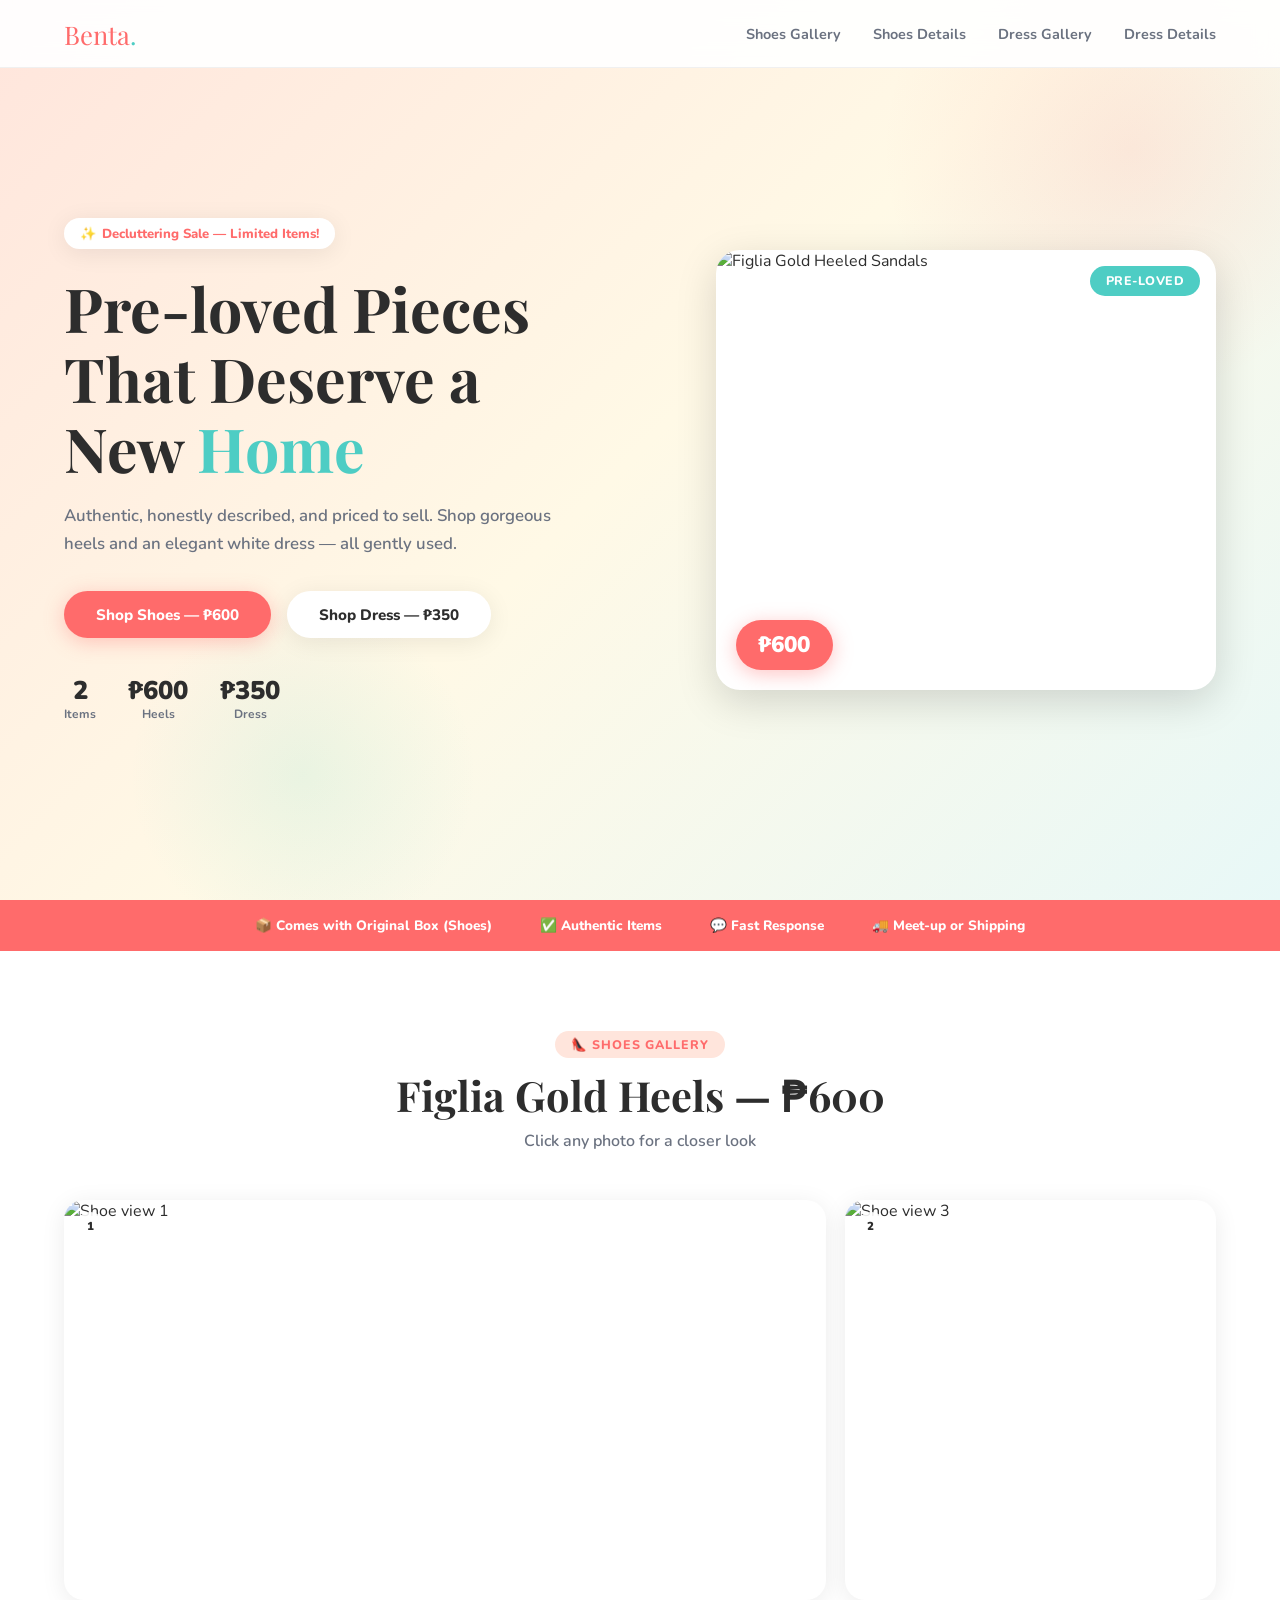
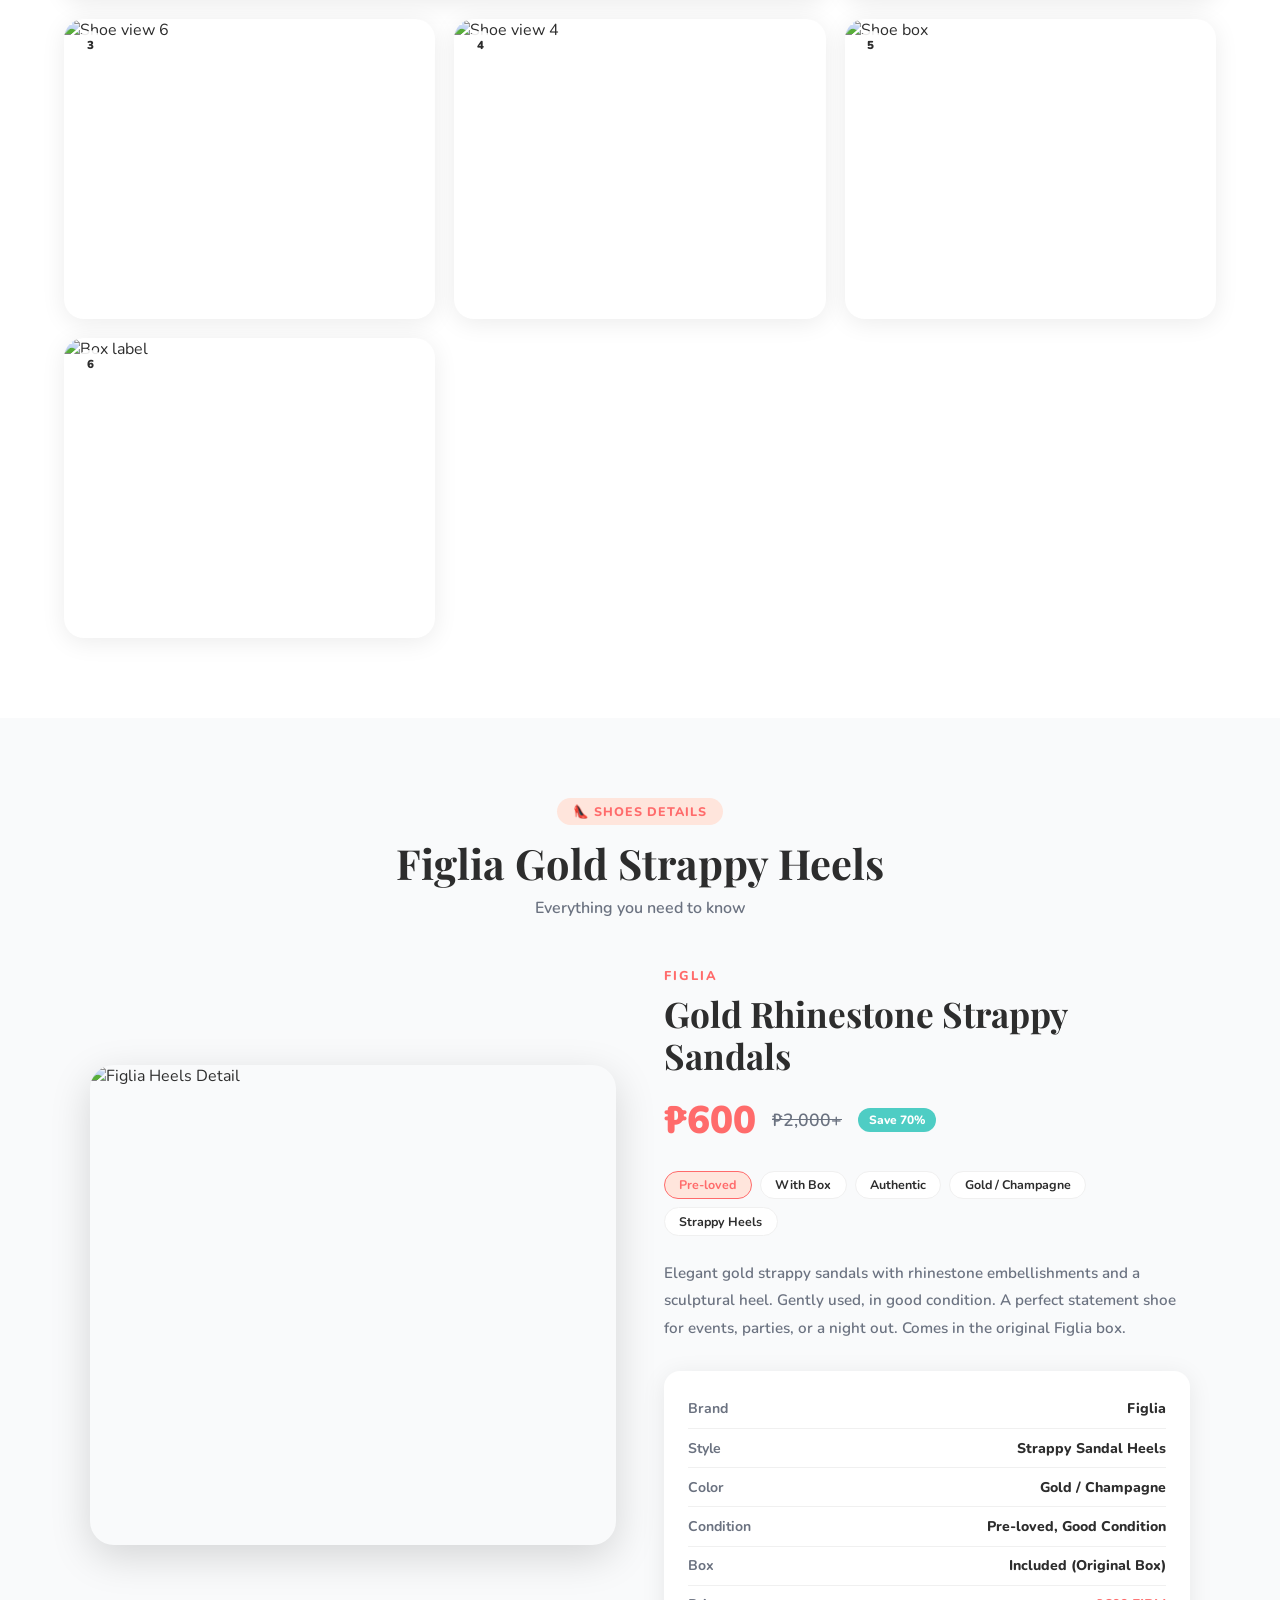
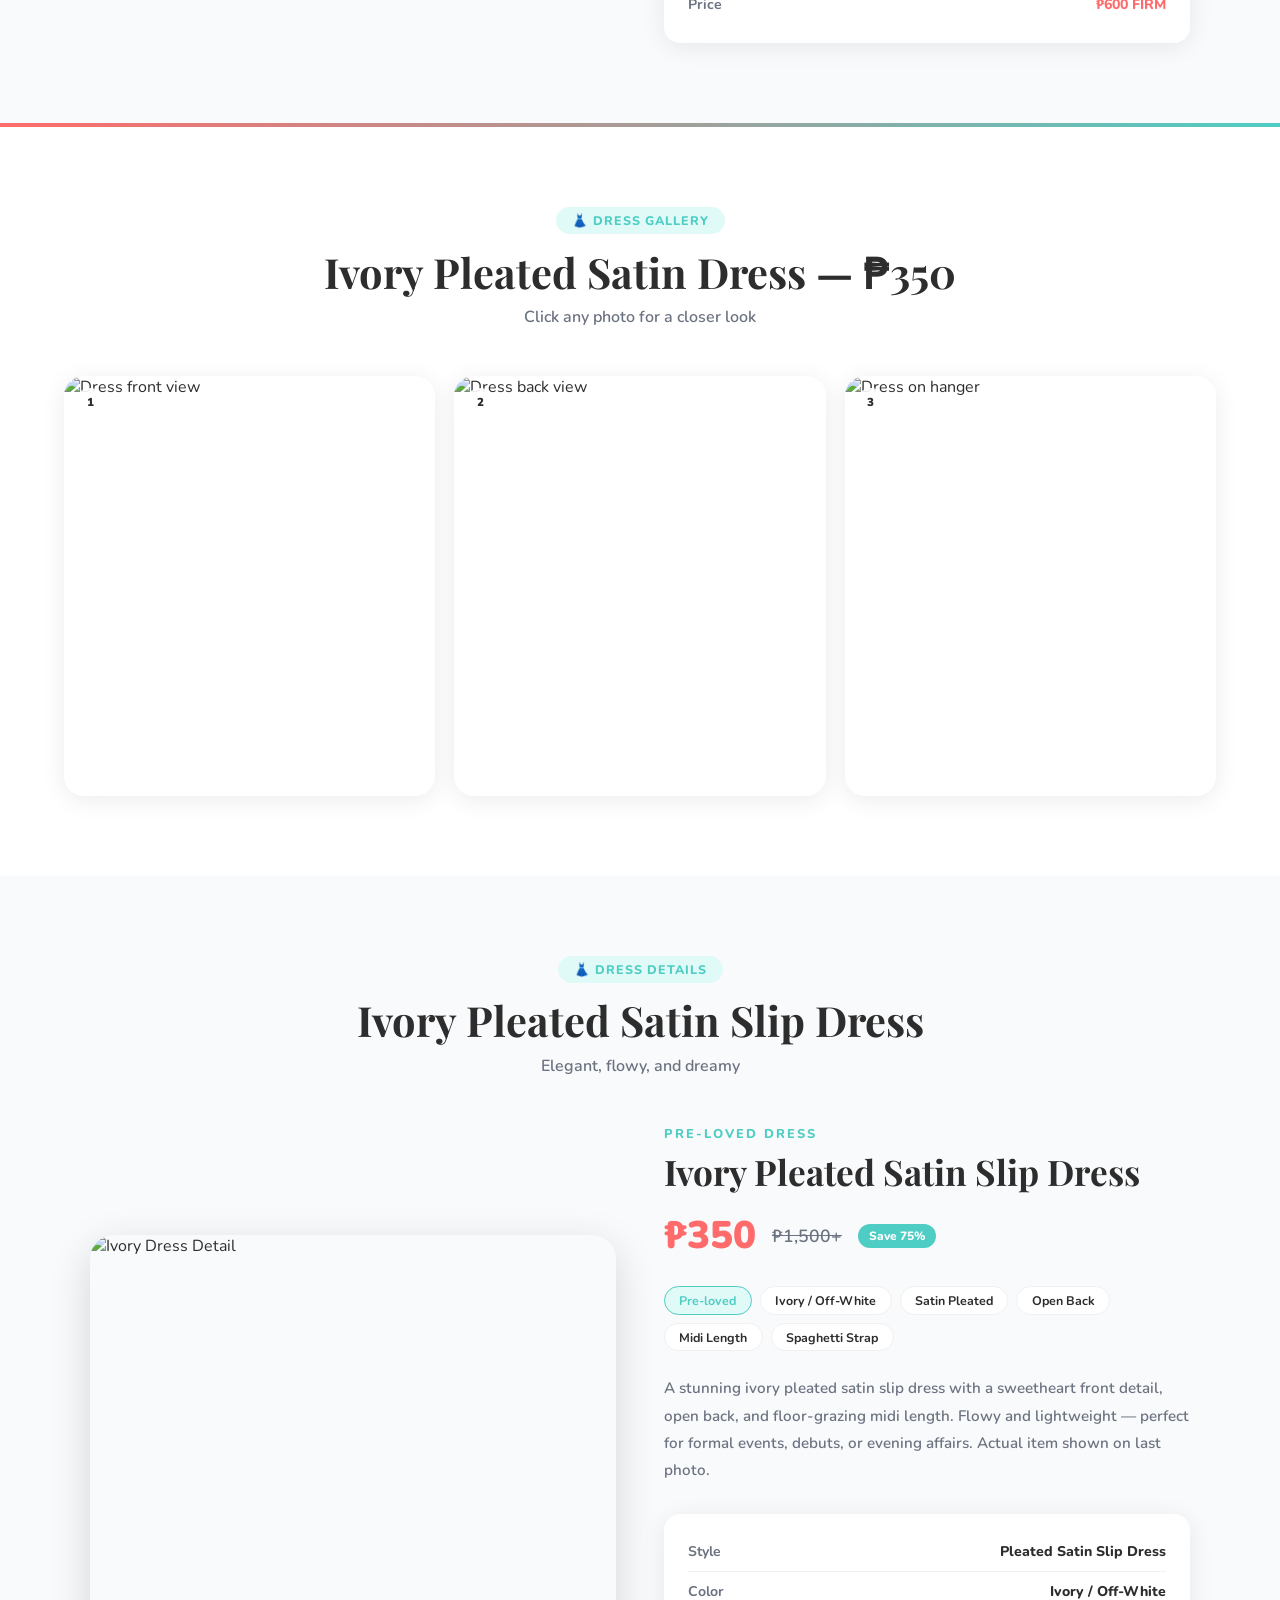
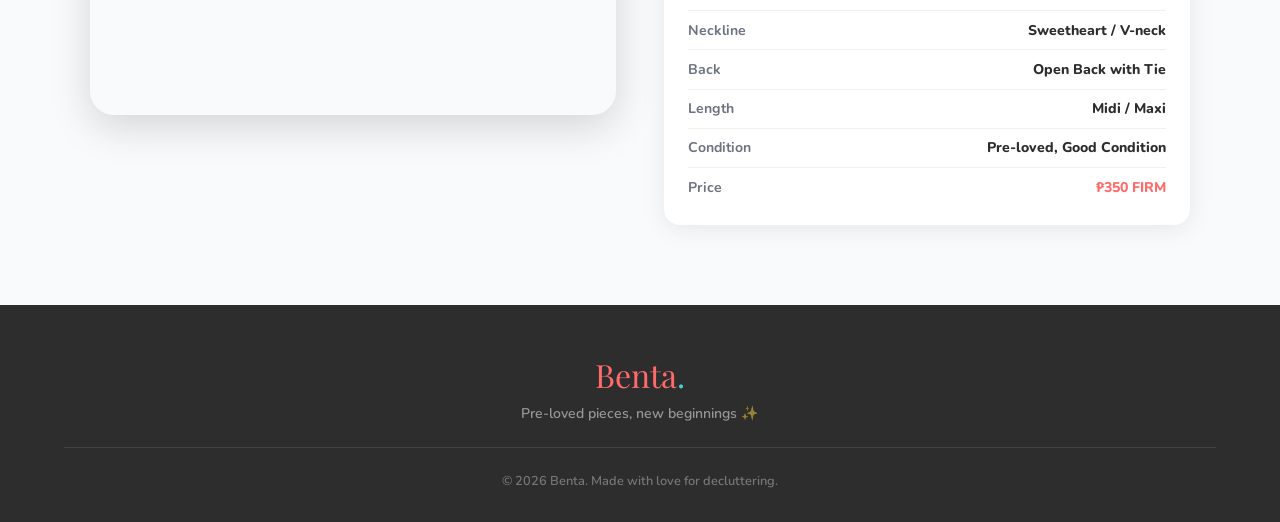
==== index.html @ 6cf3ad93 "Add files via upload" ====
<!DOCTYPE html>
<html lang="en">
<head>
  <meta charset="UTF-8" />
  <meta name="viewport" content="width=device-width, initial-scale=1.0" />
  <title>Benta — Pre-loved Closet</title>
  <link href="https://fonts.googleapis.com/css2?family=Nunito:wght@400;600;700;800;900&family=Playfair+Display:wght@700&display=swap" rel="stylesheet" />
  <style>
    *, *::before, *::after { box-sizing: border-box; margin: 0; padding: 0; }

    :root {
      --coral: #FF6B6B;
      --mint: #4ECDC4;
      --peach: #FFE5DC;
      --soft-yellow: #FFF9E6;
      --white: #FFFFFF;
      --dark: #2D2D2D;
      --gray: #6B7280;
      --light-gray: #F9FAFB;
      --border: #F0F0F0;
      --shadow: 0 4px 24px rgba(0,0,0,0.08);
      --shadow-hover: 0 12px 40px rgba(0,0,0,0.15);
    }

    html { scroll-behavior: smooth; }
    body {
      font-family: 'Nunito', sans-serif;
      background: var(--white);
      color: var(--dark);
      overflow-x: hidden;
    }

    /* ─── NAV ─── */
    nav {
      position: fixed;
      top: 0; left: 0; right: 0;
      z-index: 100;
      background: rgba(255,255,255,0.92);
      backdrop-filter: blur(12px);
      border-bottom: 1px solid var(--border);
      padding: 0 5%;
      height: 68px;
      display: flex;
      align-items: center;
      justify-content: space-between;
      transition: box-shadow 0.3s;
    }
    nav.scrolled { box-shadow: var(--shadow); }
    .nav-logo {
      font-family: 'Playfair Display', serif;
      font-size: 1.6rem;
      color: var(--coral);
      text-decoration: none;
    }
    .nav-logo span { color: var(--mint); }
    .nav-links { display: flex; gap: 2rem; list-style: none; }
    .nav-links a {
      text-decoration: none;
      font-weight: 700;
      font-size: 0.9rem;
      color: var(--gray);
      transition: color 0.2s;
    }
    .nav-links a:hover { color: var(--coral); }

    /* ─── HERO ─── */
    .hero {
      min-height: 100vh;
      padding: 100px 5% 60px;
      display: flex;
      align-items: center;
      justify-content: space-between;
      gap: 2rem;
      background: linear-gradient(135deg, var(--peach) 0%, var(--soft-yellow) 50%, #E8F8F7 100%);
      position: relative;
      overflow: hidden;
    }
    .hero::before {
      content: '';
      position: absolute;
      width: 500px; height: 500px;
      border-radius: 50%;
      background: radial-gradient(circle, rgba(255,107,107,0.12), transparent 70%);
      top: -100px; right: -100px;
      animation: float 6s ease-in-out infinite;
    }
    .hero::after {
      content: '';
      position: absolute;
      width: 350px; height: 350px;
      border-radius: 50%;
      background: radial-gradient(circle, rgba(78,205,196,0.12), transparent 70%);
      bottom: -50px; left: 10%;
      animation: float 8s ease-in-out infinite reverse;
    }
    @keyframes float {
      0%, 100% { transform: translateY(0px); }
      50% { transform: translateY(-20px); }
    }
    .hero-text { flex: 1; max-width: 520px; z-index: 1; }
    .hero-badge {
      display: inline-flex;
      align-items: center;
      gap: 0.4rem;
      background: white;
      border-radius: 50px;
      padding: 0.4rem 1rem;
      font-size: 0.82rem;
      font-weight: 800;
      color: var(--coral);
      box-shadow: var(--shadow);
      margin-bottom: 1.5rem;
      animation: slideDown 0.6s ease both;
    }
    .hero-badge::before { content: '✨'; }
    .hero-title {
      font-family: 'Playfair Display', serif;
      font-size: clamp(2.4rem, 5vw, 3.8rem);
      line-height: 1.15;
      color: var(--dark);
      margin-bottom: 1.2rem;
      animation: slideUp 0.7s ease 0.1s both;
    }
    .hero-title .accent { color: var(--coral); }
    .hero-title .accent2 { color: var(--mint); }
    .hero-subtitle {
      font-size: 1.05rem;
      color: var(--gray);
      line-height: 1.7;
      margin-bottom: 2rem;
      font-weight: 600;
      animation: slideUp 0.7s ease 0.2s both;
    }
    .hero-buttons {
      display: flex;
      gap: 1rem;
      flex-wrap: wrap;
      animation: slideUp 0.7s ease 0.3s both;
    }
    .btn-primary {
      background: var(--coral);
      color: white;
      padding: 0.85rem 2rem;
      border-radius: 50px;
      font-weight: 800;
      font-size: 0.95rem;
      text-decoration: none;
      transition: all 0.3s;
      box-shadow: 0 4px 20px rgba(255,107,107,0.35);
    }
    .btn-primary:hover {
      transform: translateY(-3px);
      box-shadow: 0 8px 30px rgba(255,107,107,0.45);
      background: #e85555;
    }
    .btn-secondary {
      background: white;
      color: var(--dark);
      padding: 0.85rem 2rem;
      border-radius: 50px;
      font-weight: 800;
      font-size: 0.95rem;
      text-decoration: none;
      transition: all 0.3s;
      box-shadow: var(--shadow);
    }
    .btn-secondary:hover {
      transform: translateY(-3px);
      box-shadow: var(--shadow-hover);
    }
    .hero-stats {
      display: flex;
      gap: 2rem;
      margin-top: 2.5rem;
      animation: slideUp 0.7s ease 0.4s both;
    }
    .stat { text-align: center; }
    .stat-num { font-size: 1.6rem; font-weight: 900; color: var(--dark); line-height: 1; }
    .stat-label { font-size: 0.75rem; color: var(--gray); font-weight: 700; margin-top: 2px; }
    .hero-image {
      flex: 1;
      max-width: 500px;
      z-index: 1;
      animation: slideLeft 0.8s ease 0.2s both;
    }
    .hero-image-card {
      background: white;
      border-radius: 24px;
      overflow: hidden;
      box-shadow: var(--shadow-hover);
      position: relative;
    }
    .hero-image-card img {
      width: 100%;
      height: 440px;
      object-fit: cover;
      display: block;
      transition: transform 0.6s ease;
    }
    .hero-image-card:hover img { transform: scale(1.04); }
    .hero-price-tag {
      position: absolute;
      bottom: 20px; left: 20px;
      background: var(--coral);
      color: white;
      font-weight: 900;
      font-size: 1.4rem;
      padding: 0.6rem 1.4rem;
      border-radius: 50px;
      box-shadow: 0 4px 20px rgba(255,107,107,0.4);
      animation: pulse 2s infinite;
    }
    .hero-condition-tag {
      position: absolute;
      top: 16px; right: 16px;
      background: var(--mint);
      color: white;
      font-weight: 800;
      font-size: 0.78rem;
      padding: 0.4rem 1rem;
      border-radius: 50px;
      letter-spacing: 0.5px;
    }
    @keyframes pulse {
      0%, 100% { transform: scale(1); }
      50% { transform: scale(1.04); }
    }

    /* ─── TRUST BAR ─── */
    .trust-bar {
      background: var(--coral);
      padding: 1rem 5%;
      display: flex;
      justify-content: center;
      gap: 3rem;
      flex-wrap: wrap;
    }
    .trust-item {
      display: flex;
      align-items: center;
      gap: 0.5rem;
      color: white;
      font-weight: 800;
      font-size: 0.85rem;
    }

    /* ─── SECTION HEADER ─── */
    .section-header { text-align: center; margin-bottom: 3rem; }
    .section-tag {
      display: inline-block;
      background: var(--peach);
      color: var(--coral);
      font-size: 0.78rem;
      font-weight: 800;
      padding: 0.3rem 1rem;
      border-radius: 50px;
      letter-spacing: 1px;
      text-transform: uppercase;
      margin-bottom: 0.8rem;
    }
    .section-tag.mint-tag { background: #E0FAF8; color: var(--mint); }
    .section-title {
      font-family: 'Playfair Display', serif;
      font-size: clamp(1.8rem, 3.5vw, 2.6rem);
      color: var(--dark);
      line-height: 1.2;
    }
    .section-subtitle { font-size: 1rem; color: var(--gray); margin-top: 0.6rem; font-weight: 600; }

    /* ─── GALLERY ─── */
    .product-section { padding: 80px 5%; }
    .product-section.alt { background: var(--light-gray); }

    .gallery-grid {
      display: grid;
      grid-template-columns: repeat(3, 1fr);
      gap: 1.2rem;
    }
    .gallery-card {
      background: white;
      border-radius: 20px;
      overflow: hidden;
      box-shadow: var(--shadow);
      cursor: pointer;
      transition: all 0.35s cubic-bezier(0.34, 1.56, 0.64, 1);
      position: relative;
    }
    .gallery-card:hover {
      transform: translateY(-8px) scale(1.02);
      box-shadow: var(--shadow-hover);
    }
    .gallery-card.wide { grid-column: span 2; }
    .gallery-card img {
      width: 100%;
      height: 300px;
      object-fit: cover;
      display: block;
      transition: transform 0.5s ease;
    }
    .gallery-card.wide img { height: 400px; }
    .gallery-card:hover img { transform: scale(1.06); }
    .gallery-overlay {
      position: absolute;
      inset: 0;
      background: linear-gradient(to top, rgba(45,45,45,0.6) 0%, transparent 50%);
      opacity: 0;
      transition: opacity 0.3s;
      display: flex;
      align-items: flex-end;
      padding: 1.2rem;
    }
    .gallery-card:hover .gallery-overlay { opacity: 1; }
    .gallery-overlay-text { color: white; font-weight: 800; font-size: 0.9rem; }
    .gallery-num {
      position: absolute;
      top: 12px; left: 12px;
      background: rgba(255,255,255,0.9);
      color: var(--dark);
      width: 28px; height: 28px;
      border-radius: 50%;
      display: flex;
      align-items: center;
      justify-content: center;
      font-size: 0.72rem;
      font-weight: 900;
    }

    /* 3-image dress gallery */
    .gallery-grid-3 {
      display: grid;
      grid-template-columns: repeat(3, 1fr);
      gap: 1.2rem;
    }
    .gallery-grid-3 .gallery-card img { height: 420px; object-fit: cover; }

    /* ─── LIGHTBOX ─── */
    .lightbox {
      position: fixed;
      inset: 0;
      background: rgba(0,0,0,0.92);
      z-index: 1000;
      display: flex;
      align-items: center;
      justify-content: center;
      opacity: 0;
      pointer-events: none;
      transition: opacity 0.3s;
    }
    .lightbox.active { opacity: 1; pointer-events: all; }
    .lightbox img {
      max-width: 90vw;
      max-height: 90vh;
      border-radius: 16px;
      object-fit: contain;
      transform: scale(0.85);
      transition: transform 0.3s cubic-bezier(0.34, 1.56, 0.64, 1);
    }
    .lightbox.active img { transform: scale(1); }
    .lightbox-close {
      position: absolute;
      top: 20px; right: 24px;
      color: white;
      font-size: 2rem;
      cursor: pointer;
      background: rgba(255,255,255,0.15);
      width: 44px; height: 44px;
      border-radius: 50%;
      display: flex;
      align-items: center;
      justify-content: center;
      transition: background 0.2s;
      line-height: 1;
    }
    .lightbox-close:hover { background: var(--coral); }
    .lightbox-nav {
      position: absolute;
      top: 50%;
      transform: translateY(-50%);
      background: rgba(255,255,255,0.15);
      color: white;
      width: 48px; height: 48px;
      border-radius: 50%;
      display: flex;
      align-items: center;
      justify-content: center;
      cursor: pointer;
      font-size: 1.4rem;
      transition: background 0.2s;
      user-select: none;
    }
    .lightbox-nav:hover { background: var(--coral); }
    .lightbox-prev { left: 20px; }
    .lightbox-next { right: 20px; }
    .lightbox-counter {
      position: absolute;
      bottom: 20px;
      color: rgba(255,255,255,0.7);
      font-size: 0.85rem;
      font-weight: 700;
    }

    /* ─── DETAILS ─── */
    .details-grid {
      display: grid;
      grid-template-columns: 1fr 1fr;
      gap: 3rem;
      align-items: center;
      max-width: 1100px;
      margin: 0 auto;
    }
    .details-image { border-radius: 24px; overflow: hidden; box-shadow: var(--shadow-hover); }
    .details-image img { width: 100%; height: 480px; object-fit: cover; display: block; }
    .details-brand { font-size: 0.8rem; font-weight: 800; text-transform: uppercase; letter-spacing: 2px; margin-bottom: 0.5rem; }
    .details-brand.coral { color: var(--coral); }
    .details-brand.mint { color: var(--mint); }
    .details-name {
      font-family: 'Playfair Display', serif;
      font-size: 2.2rem;
      line-height: 1.2;
      margin-bottom: 1rem;
      color: var(--dark);
    }
    .details-price-row {
      display: flex;
      align-items: center;
      gap: 1rem;
      margin-bottom: 1.5rem;
    }
    .details-price { font-size: 2.4rem; font-weight: 900; color: var(--coral); }
    .details-original { font-size: 1.1rem; color: var(--gray); text-decoration: line-through; font-weight: 600; }
    .details-discount {
      background: var(--mint);
      color: white;
      font-size: 0.75rem;
      font-weight: 800;
      padding: 0.25rem 0.7rem;
      border-radius: 50px;
    }
    .details-tags { display: flex; flex-wrap: wrap; gap: 0.5rem; margin-bottom: 1.5rem; }
    .tag {
      background: white;
      border: 1.5px solid var(--border);
      color: var(--dark);
      font-size: 0.78rem;
      font-weight: 700;
      padding: 0.3rem 0.9rem;
      border-radius: 50px;
    }
    .tag.highlight { background: var(--peach); border-color: var(--coral); color: var(--coral); }
    .tag.highlight-mint { background: #E0FAF8; border-color: var(--mint); color: var(--mint); }
    .details-desc {
      font-size: 0.95rem;
      color: var(--gray);
      line-height: 1.8;
      margin-bottom: 1.8rem;
      font-weight: 600;
    }
    .details-specs {
      background: white;
      border-radius: 16px;
      padding: 1.2rem 1.5rem;
      box-shadow: var(--shadow);
    }
    .spec-row {
      display: flex;
      justify-content: space-between;
      align-items: center;
      padding: 0.6rem 0;
      border-bottom: 1px solid var(--border);
      font-size: 0.88rem;
    }
    .spec-row:last-child { border-bottom: none; }
    .spec-label { color: var(--gray); font-weight: 700; }
    .spec-value { font-weight: 800; color: var(--dark); }
    .spec-price { color: var(--coral) !important; }

    /* ─── DIVIDER ─── */
    .section-divider {
      height: 4px;
      background: linear-gradient(90deg, var(--coral), var(--mint));
      border: none;
      margin: 0;
    }

    /* ─── FOOTER ─── */
    footer {
      background: var(--dark);
      color: white;
      padding: 3rem 5% 2rem;
      text-align: center;
    }
    .footer-logo { font-family: 'Playfair Display', serif; font-size: 2rem; color: var(--coral); margin-bottom: 0.5rem; }
    .footer-logo span { color: var(--mint); }
    .footer-tagline { color: rgba(255,255,255,0.5); font-size: 0.88rem; font-weight: 600; margin-bottom: 1.5rem; }
    .footer-divider { border: none; border-top: 1px solid rgba(255,255,255,0.1); margin: 1.5rem 0; }
    .footer-copy { font-size: 0.8rem; color: rgba(255,255,255,0.35); font-weight: 600; }

    /* ─── ANIMATIONS ─── */
    @keyframes slideDown {
      from { opacity: 0; transform: translateY(-16px); }
      to { opacity: 1; transform: translateY(0); }
    }
    @keyframes slideUp {
      from { opacity: 0; transform: translateY(24px); }
      to { opacity: 1; transform: translateY(0); }
    }
    @keyframes slideLeft {
      from { opacity: 0; transform: translateX(40px); }
      to { opacity: 1; transform: translateX(0); }
    }
    .reveal {
      opacity: 0;
      transform: translateY(30px);
      transition: opacity 0.6s ease, transform 0.6s ease;
    }
    .reveal.visible { opacity: 1; transform: translateY(0); }

    /* ─── SCROLL TOP ─── */
    .scroll-top {
      position: fixed;
      bottom: 28px; right: 28px;
      width: 48px; height: 48px;
      background: var(--coral);
      color: white;
      border-radius: 50%;
      display: flex;
      align-items: center;
      justify-content: center;
      font-size: 1.2rem;
      cursor: pointer;
      box-shadow: 0 4px 20px rgba(255,107,107,0.4);
      opacity: 0;
      transform: scale(0.8);
      transition: all 0.3s;
      z-index: 99;
      text-decoration: none;
    }
    .scroll-top.visible { opacity: 1; transform: scale(1); }
    .scroll-top:hover { background: #e85555; transform: scale(1.1); }

    /* ─── RESPONSIVE ─── */
    @media (max-width: 900px) {
      .hero { flex-direction: column; padding-top: 100px; text-align: center; }
      .hero-buttons, .hero-stats { justify-content: center; }
      .hero-image { max-width: 100%; }
      .gallery-grid { grid-template-columns: 1fr 1fr; }
      .gallery-grid-3 { grid-template-columns: 1fr; }
      .details-grid { grid-template-columns: 1fr; }
      .nav-links { display: none; }
      .trust-bar { gap: 1.5rem; }
    }
  </style>
</head>
<body>

  <!-- NAV -->
  <nav id="navbar">
    <a href="#" class="nav-logo">Benta<span>.</span></a>
    <ul class="nav-links">
      <li><a href="#shoes-gallery">Shoes Gallery</a></li>
      <li><a href="#shoes-details">Shoes Details</a></li>
      <li><a href="#dress-gallery">Dress Gallery</a></li>
      <li><a href="#dress-details">Dress Details</a></li>
    </ul>
  </nav>

  <!-- HERO -->
  <section class="hero">
    <div class="hero-text">
      <div class="hero-badge">Decluttering Sale — Limited Items!</div>
      <h1 class="hero-title">
        Pre-loved Pieces<br/>
        That Deserve a<br/>
        New <span class="accent2">Home</span>
      </h1>
      <p class="hero-subtitle">
        Authentic, honestly described, and priced to sell.
        Shop gorgeous heels and an elegant white dress — all gently used.
      </p>
      <div class="hero-buttons">
        <a href="#shoes-gallery" class="btn-primary">Shop Shoes — ₱600</a>
        <a href="#dress-gallery" class="btn-secondary">Shop Dress — ₱350</a>
      </div>
      <div class="hero-stats">
        <div class="stat">
          <div class="stat-num">2</div>
          <div class="stat-label">Items</div>
        </div>
        <div class="stat">
          <div class="stat-num">₱600</div>
          <div class="stat-label">Heels</div>
        </div>
        <div class="stat">
          <div class="stat-num">₱350</div>
          <div class="stat-label">Dress</div>
        </div>
      </div>
    </div>
    <div class="hero-image">
      <div class="hero-image-card">
        <img src="asset/shoe_6.jpeg" alt="Figlia Gold Heeled Sandals" />
        <div class="hero-price-tag">₱600</div>
        <div class="hero-condition-tag">PRE-LOVED</div>
      </div>
    </div>
  </section>

  <!-- TRUST BAR -->
  <div class="trust-bar">
    <div class="trust-item">📦 Comes with Original Box (Shoes)</div>
    <div class="trust-item">✅ Authentic Items</div>
    <div class="trust-item">💬 Fast Response</div>
    <div class="trust-item">🚚 Meet-up or Shipping</div>
  </div>

  <!-- ══════════ SHOES ══════════ -->

  <!-- SHOES GALLERY -->
  <section class="product-section" id="shoes-gallery">
    <div class="section-header reveal">
      <div class="section-tag">👠 Shoes Gallery</div>
      <h2 class="section-title">Figlia Gold Heels — ₱600</h2>
      <p class="section-subtitle">Click any photo for a closer look</p>
    </div>
    <div class="gallery-grid reveal">
      <div class="gallery-card wide" onclick="openLightbox('shoes', 0)">
        <img src="asset/shoe_1.jpeg" alt="Shoe view 1" />
        <div class="gallery-num">1</div>
        <div class="gallery-overlay"><div class="gallery-overlay-text">Front View — Both Sandals</div></div>
      </div>
      <div class="gallery-card" onclick="openLightbox('shoes', 2)">
        <img src="asset/shoe_3.jpeg" alt="Shoe view 3" />
        <div class="gallery-num">2</div>
        <div class="gallery-overlay"><div class="gallery-overlay-text">Side Profile on Box</div></div>
      </div>
      <div class="gallery-card" onclick="openLightbox('shoes', 5)">
        <img src="asset/shoe_6.jpeg" alt="Shoe view 6" />
        <div class="gallery-num">3</div>
        <div class="gallery-overlay"><div class="gallery-overlay-text">Stiletto Detail</div></div>
      </div>
      <div class="gallery-card" onclick="openLightbox('shoes', 3)">
        <img src="asset/shoe_4.jpeg" alt="Shoe view 4" />
        <div class="gallery-num">4</div>
        <div class="gallery-overlay"><div class="gallery-overlay-text">Flat Sandal View</div></div>
      </div>
      <div class="gallery-card" onclick="openLightbox('shoes', 1)">
        <img src="asset/shoe_2.jpeg" alt="Shoe box" />
        <div class="gallery-num">5</div>
        <div class="gallery-overlay"><div class="gallery-overlay-text">Original Figlia Box</div></div>
      </div>
      <div class="gallery-card" onclick="openLightbox('shoes', 4)">
        <img src="asset/shoe_5.jpeg" alt="Box label" />
        <div class="gallery-num">6</div>
        <div class="gallery-overlay"><div class="gallery-overlay-text">Box Label</div></div>
      </div>
    </div>
  </section>

  <!-- SHOES DETAILS -->
  <section class="product-section alt" id="shoes-details">
    <div class="section-header reveal">
      <div class="section-tag">👠 Shoes Details</div>
      <h2 class="section-title">Figlia Gold Strappy Heels</h2>
      <p class="section-subtitle">Everything you need to know</p>
    </div>
    <div class="details-grid">
      <div class="details-image reveal">
        <img src="asset/shoe_3.jpeg" alt="Figlia Heels Detail" />
      </div>
      <div class="reveal">
        <div class="details-brand coral">Figlia</div>
        <h3 class="details-name">Gold Rhinestone Strappy Sandals</h3>
        <div class="details-price-row">
          <div class="details-price">₱600</div>
          <div class="details-original">₱2,000+</div>
          <div class="details-discount">Save 70%</div>
        </div>
        <div class="details-tags">
          <span class="tag highlight">Pre-loved</span>
          <span class="tag">With Box</span>
          <span class="tag">Authentic</span>
          <span class="tag">Gold / Champagne</span>
          <span class="tag">Strappy Heels</span>
        </div>
        <p class="details-desc">
          Elegant gold strappy sandals with rhinestone embellishments and a sculptural heel.
          Gently used, in good condition. A perfect statement shoe for events, parties, or a night out.
          Comes in the original Figlia box.
        </p>
        <div class="details-specs">
          <div class="spec-row">
            <span class="spec-label">Brand</span>
            <span class="spec-value">Figlia</span>
          </div>
          <div class="spec-row">
            <span class="spec-label">Style</span>
            <span class="spec-value">Strappy Sandal Heels</span>
          </div>
          <div class="spec-row">
            <span class="spec-label">Color</span>
            <span class="spec-value">Gold / Champagne</span>
          </div>
          <div class="spec-row">
            <span class="spec-label">Condition</span>
            <span class="spec-value">Pre-loved, Good Condition</span>
          </div>
          <div class="spec-row">
            <span class="spec-label">Box</span>
            <span class="spec-value">Included (Original Box)</span>
          </div>
          <div class="spec-row">
            <span class="spec-label">Price</span>
            <span class="spec-value spec-price">₱600 FIRM</span>
          </div>
        </div>
      </div>
    </div>
  </section>

  <hr class="section-divider" />

  <!-- ══════════ DRESS ══════════ -->

  <!-- DRESS GALLERY -->
  <section class="product-section" id="dress-gallery">
    <div class="section-header reveal">
      <div class="section-tag mint-tag">👗 Dress Gallery</div>
      <h2 class="section-title">Ivory Pleated Satin Dress — ₱350</h2>
      <p class="section-subtitle">Click any photo for a closer look</p>
    </div>
    <div class="gallery-grid-3 reveal">
      <div class="gallery-card" onclick="openLightbox('dress', 0)">
        <img src="asset/dress image 1.jpeg" alt="Dress front view" />
        <div class="gallery-num">1</div>
        <div class="gallery-overlay"><div class="gallery-overlay-text">Front View</div></div>
      </div>
      <div class="gallery-card" onclick="openLightbox('dress', 1)">
        <img src="asset/dress image 2.jpeg" alt="Dress back view" />
        <div class="gallery-num">2</div>
        <div class="gallery-overlay"><div class="gallery-overlay-text">Back View — Open Back</div></div>
      </div>
      <div class="gallery-card" onclick="openLightbox('dress', 2)">
        <img src="asset/Dress image 3.jpeg" alt="Dress on hanger" />
        <div class="gallery-num">3</div>
        <div class="gallery-overlay"><div class="gallery-overlay-text">Actual Item on Hanger</div></div>
      </div>
    </div>
  </section>

  <!-- DRESS DETAILS -->
  <section class="product-section alt" id="dress-details">
    <div class="section-header reveal">
      <div class="section-tag mint-tag">👗 Dress Details</div>
      <h2 class="section-title">Ivory Pleated Satin Slip Dress</h2>
      <p class="section-subtitle">Elegant, flowy, and dreamy</p>
    </div>
    <div class="details-grid">
      <div class="details-image reveal">
        <img src="asset/dress image 1.jpeg" alt="Ivory Dress Detail" />
      </div>
      <div class="reveal">
        <div class="details-brand mint">Pre-loved Dress</div>
        <h3 class="details-name">Ivory Pleated Satin Slip Dress</h3>
        <div class="details-price-row">
          <div class="details-price">₱350</div>
          <div class="details-original">₱1,500+</div>
          <div class="details-discount">Save 75%</div>
        </div>
        <div class="details-tags">
          <span class="tag highlight-mint">Pre-loved</span>
          <span class="tag">Ivory / Off-White</span>
          <span class="tag">Satin Pleated</span>
          <span class="tag">Open Back</span>
          <span class="tag">Midi Length</span>
          <span class="tag">Spaghetti Strap</span>
        </div>
        <p class="details-desc">
          A stunning ivory pleated satin slip dress with a sweetheart front detail, open back, and
          floor-grazing midi length. Flowy and lightweight — perfect for formal events, debuts,
          or evening affairs. Actual item shown on last photo.
        </p>
        <div class="details-specs">
          <div class="spec-row">
            <span class="spec-label">Style</span>
            <span class="spec-value">Pleated Satin Slip Dress</span>
          </div>
          <div class="spec-row">
            <span class="spec-label">Color</span>
            <span class="spec-value">Ivory / Off-White</span>
          </div>
          <div class="spec-row">
            <span class="spec-label">Neckline</span>
            <span class="spec-value">Sweetheart / V-neck</span>
          </div>
          <div class="spec-row">
            <span class="spec-label">Back</span>
            <span class="spec-value">Open Back with Tie</span>
          </div>
          <div class="spec-row">
            <span class="spec-label">Length</span>
            <span class="spec-value">Midi / Maxi</span>
          </div>
          <div class="spec-row">
            <span class="spec-label">Condition</span>
            <span class="spec-value">Pre-loved, Good Condition</span>
          </div>
          <div class="spec-row">
            <span class="spec-label">Price</span>
            <span class="spec-value spec-price">₱350 FIRM</span>
          </div>
        </div>
      </div>
    </div>
  </section>

  <!-- LIGHTBOX -->
  <div class="lightbox" id="lightbox">
    <div class="lightbox-close" onclick="closeLightbox()">×</div>
    <div class="lightbox-nav lightbox-prev" onclick="prevImage()">‹</div>
    <img id="lightbox-img" src="" alt="" />
    <div class="lightbox-nav lightbox-next" onclick="nextImage()">›</div>
    <div class="lightbox-counter" id="lightbox-counter"></div>
  </div>

  <!-- FOOTER -->
  <footer>
    <div class="footer-logo">Benta<span>.</span></div>
    <div class="footer-tagline">Pre-loved pieces, new beginnings ✨</div>
    <hr class="footer-divider" />
    <div class="footer-copy">© 2026 Benta. Made with love for decluttering.</div>
  </footer>

  <!-- SCROLL TOP -->
  <a href="#" class="scroll-top" id="scrollTop">↑</a>

  <script>
    const navbar = document.getElementById('navbar');
    const scrollTopBtn = document.getElementById('scrollTop');
    window.addEventListener('scroll', () => {
      navbar.classList.toggle('scrolled', window.scrollY > 10);
      scrollTopBtn.classList.toggle('visible', window.scrollY > 400);
    });

    const reveals = document.querySelectorAll('.reveal');
    const observer = new IntersectionObserver((entries) => {
      entries.forEach((entry, i) => {
        if (entry.isIntersecting) {
          setTimeout(() => entry.target.classList.add('visible'), i * 80);
          observer.unobserve(entry.target);
        }
      });
    }, { threshold: 0.12 });
    reveals.forEach(el => observer.observe(el));

    const shoeImages = [
      'asset/shoe_1.jpeg',
      'asset/shoe_2.jpeg',
      'asset/shoe_3.jpeg',
      'asset/shoe_4.jpeg',
      'asset/shoe_5.jpeg',
      'asset/shoe_6.jpeg'
    ];
    const dressImages = [
      'asset/dress image 1.jpeg',
      'asset/dress image 2.jpeg',
      'asset/Dress image 3.jpeg'
    ];

    let currentImages = [];
    let currentIdx = 0;

    function openLightbox(type, idx) {
      currentImages = type === 'shoes' ? shoeImages : dressImages;
      currentIdx = idx;
      document.getElementById('lightbox-img').src = currentImages[currentIdx];
      document.getElementById('lightbox-counter').textContent = `${currentIdx + 1} / ${currentImages.length}`;
      document.getElementById('lightbox').classList.add('active');
      document.body.style.overflow = 'hidden';
    }
    function closeLightbox() {
      document.getElementById('lightbox').classList.remove('active');
      document.body.style.overflow = '';
    }
    function prevImage() {
      currentIdx = (currentIdx - 1 + currentImages.length) % currentImages.length;
      document.getElementById('lightbox-img').src = currentImages[currentIdx];
      document.getElementById('lightbox-counter').textContent = `${currentIdx + 1} / ${currentImages.length}`;
    }
    function nextImage() {
      currentIdx = (currentIdx + 1) % currentImages.length;
      document.getElementById('lightbox-img').src = currentImages[currentIdx];
      document.getElementById('lightbox-counter').textContent = `${currentIdx + 1} / ${currentImages.length}`;
    }
    document.getElementById('lightbox').addEventListener('click', function(e) {
      if (e.target === this) closeLightbox();
    });
    document.addEventListener('keydown', (e) => {
      if (e.key === 'Escape') closeLightbox();
      if (e.key === 'ArrowLeft') prevImage();
      if (e.key === 'ArrowRight') nextImage();
    });
  </script>
</body>
</html>
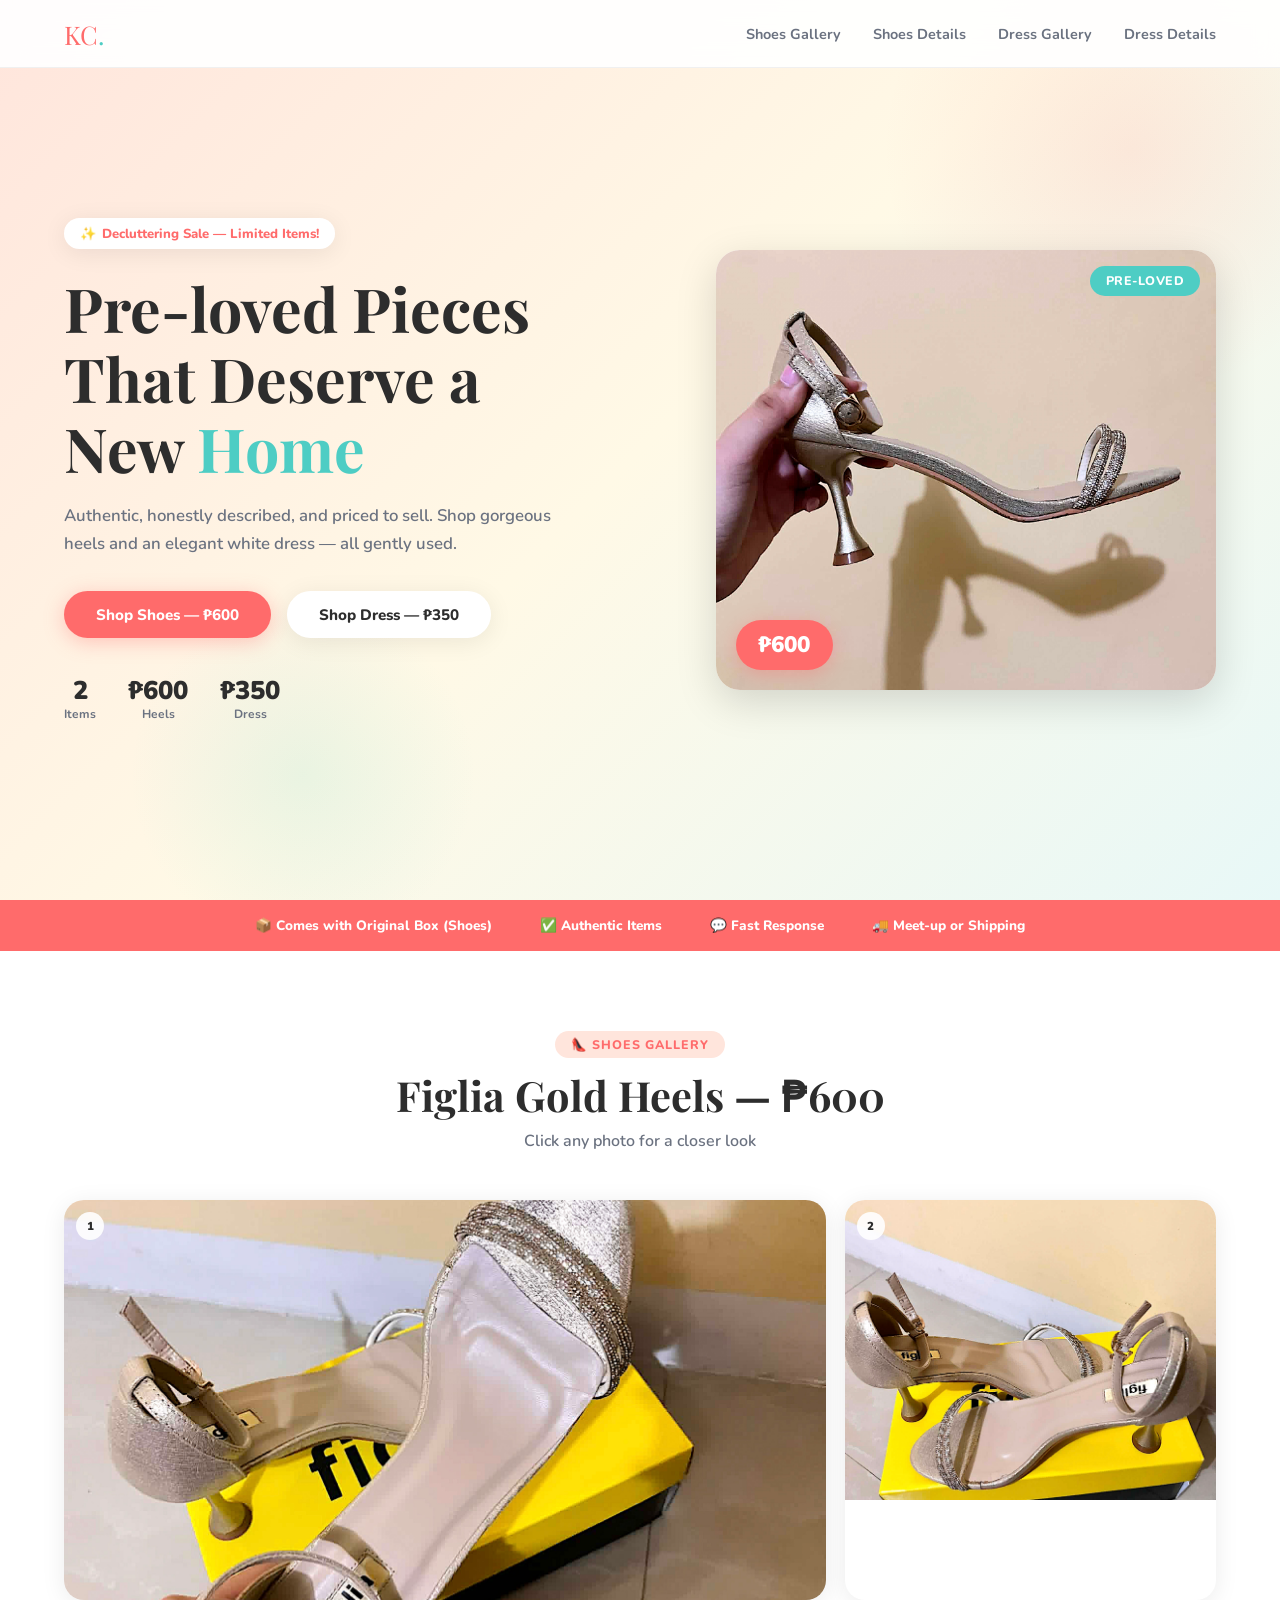
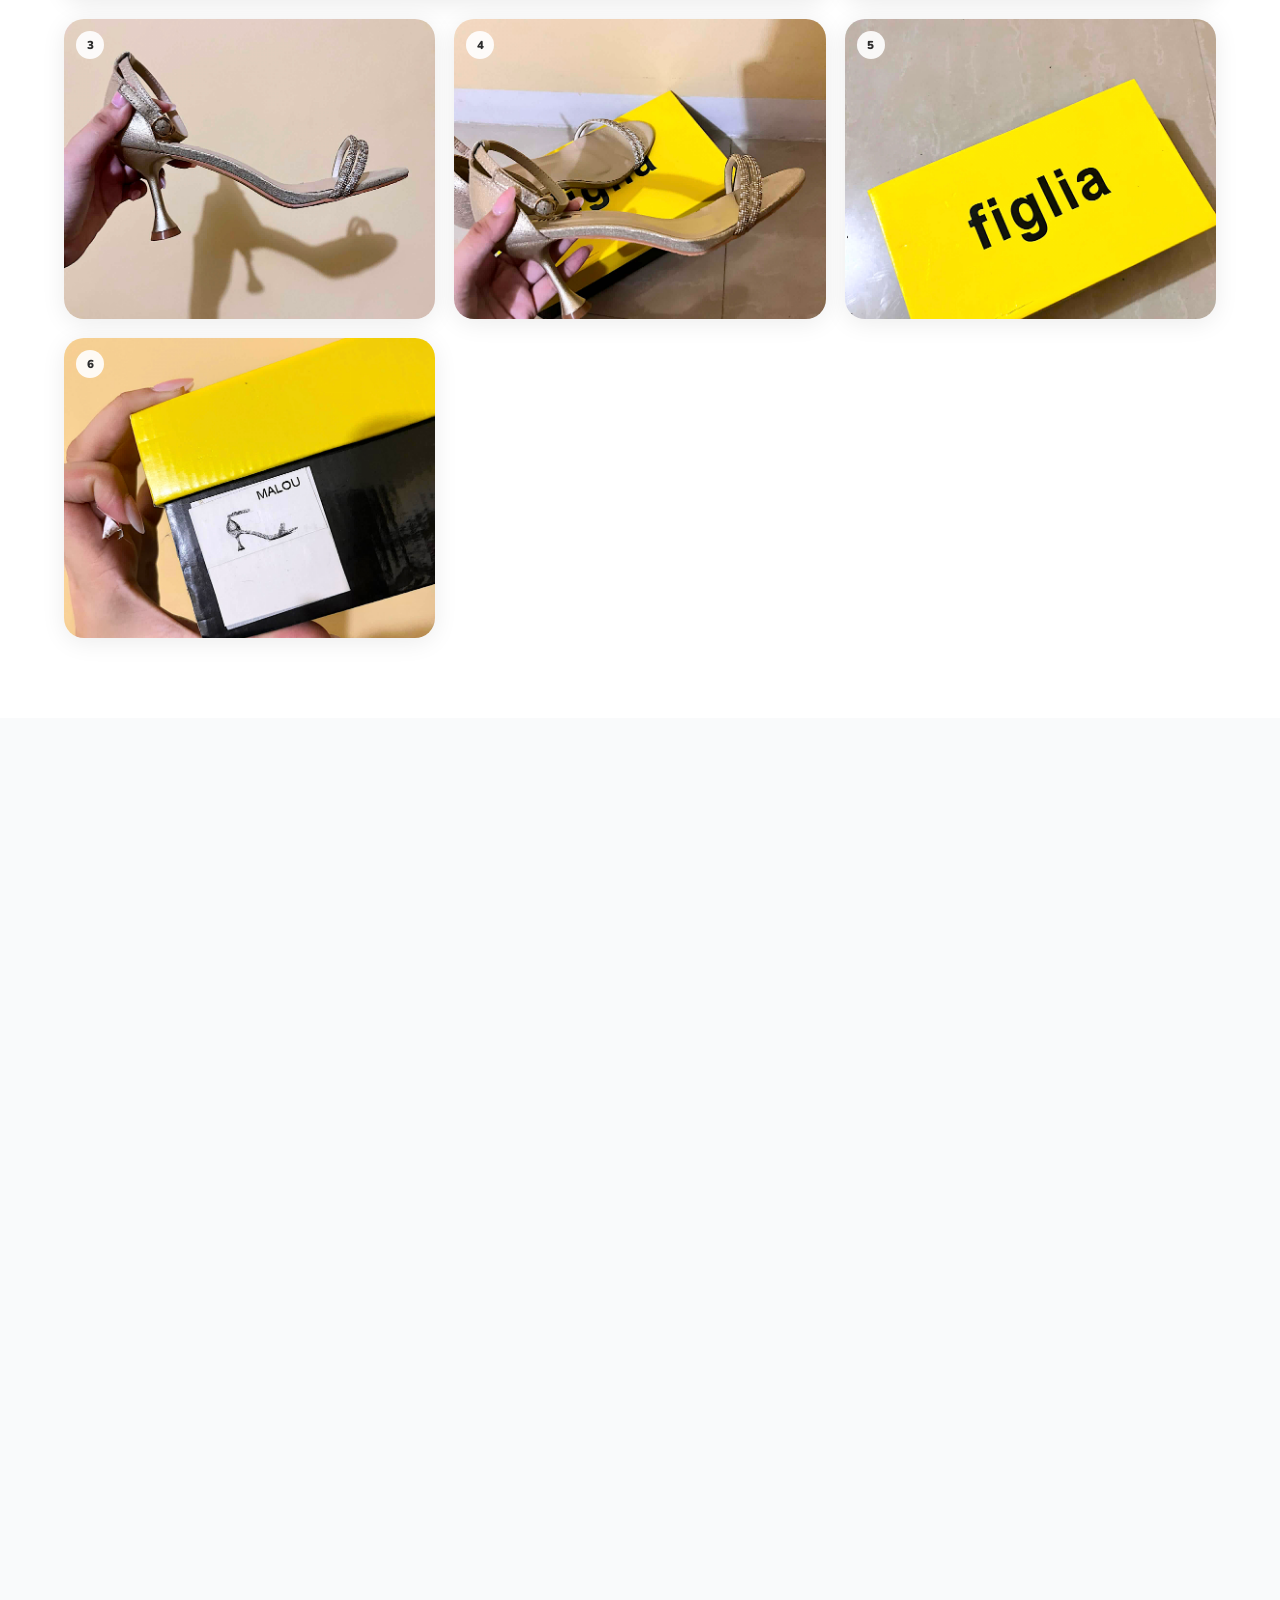
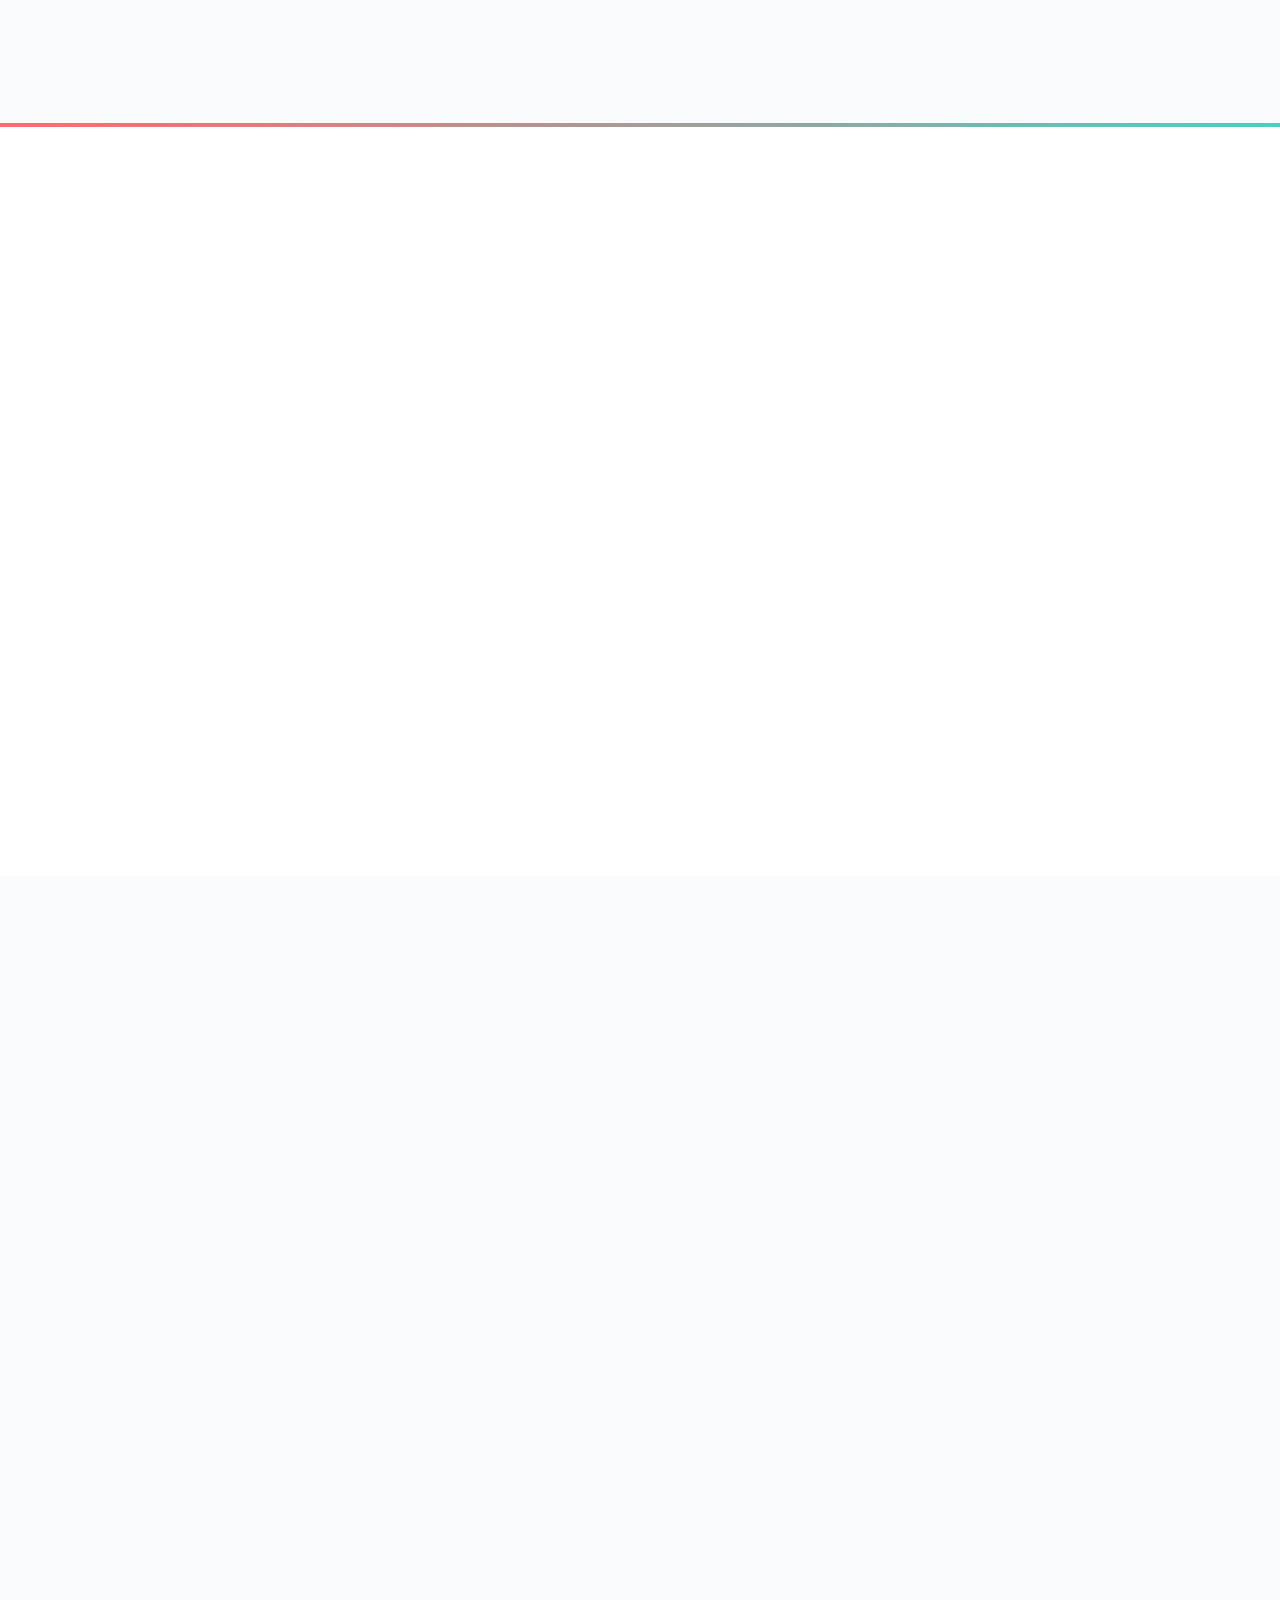
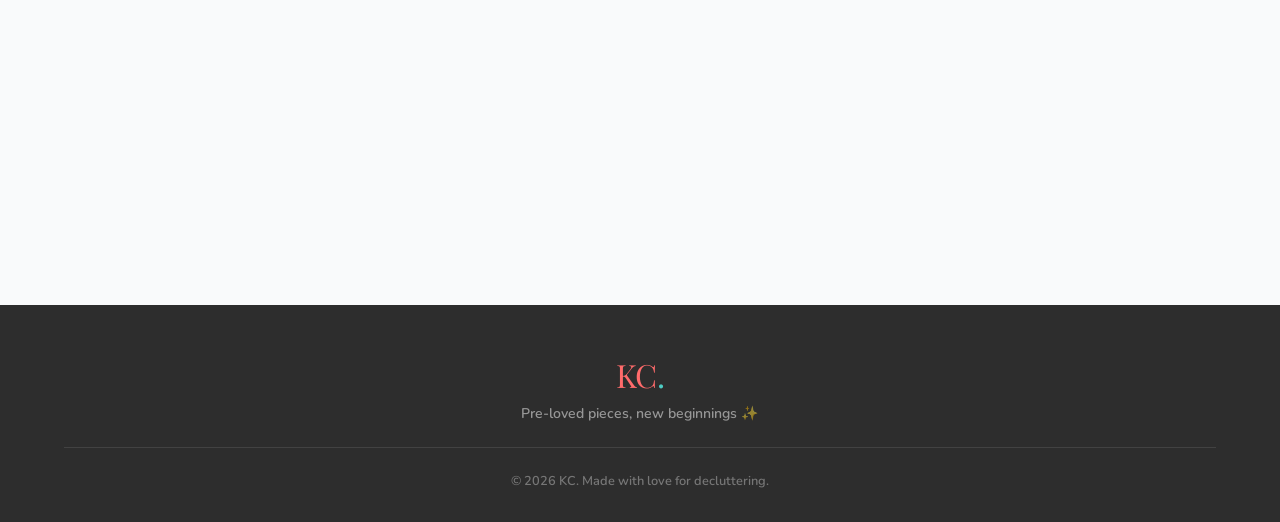
==== commit fe55a9be: "CHANGE TITLE 1" ====
--- a/index.html
+++ b/index.html
@@ -555,7 +555,7 @@
 
   <!-- NAV -->
   <nav id="navbar">
-    <a href="#" class="nav-logo">Benta<span>.</span></a>
+    <a href="#" class="nav-logo">KC<span>.</span></a>
     <ul class="nav-links">
       <li><a href="#shoes-gallery">Shoes Gallery</a></li>
       <li><a href="#shoes-details">Shoes Details</a></li>
@@ -824,10 +824,10 @@
 
   <!-- FOOTER -->
   <footer>
-    <div class="footer-logo">Benta<span>.</span></div>
+    <div class="footer-logo">KC<span>.</span></div>
     <div class="footer-tagline">Pre-loved pieces, new beginnings ✨</div>
     <hr class="footer-divider" />
-    <div class="footer-copy">© 2026 Benta. Made with love for decluttering.</div>
+    <div class="footer-copy">© 2026 KC. Made with love for decluttering.</div>
   </footer>
 
   <!-- SCROLL TOP -->
